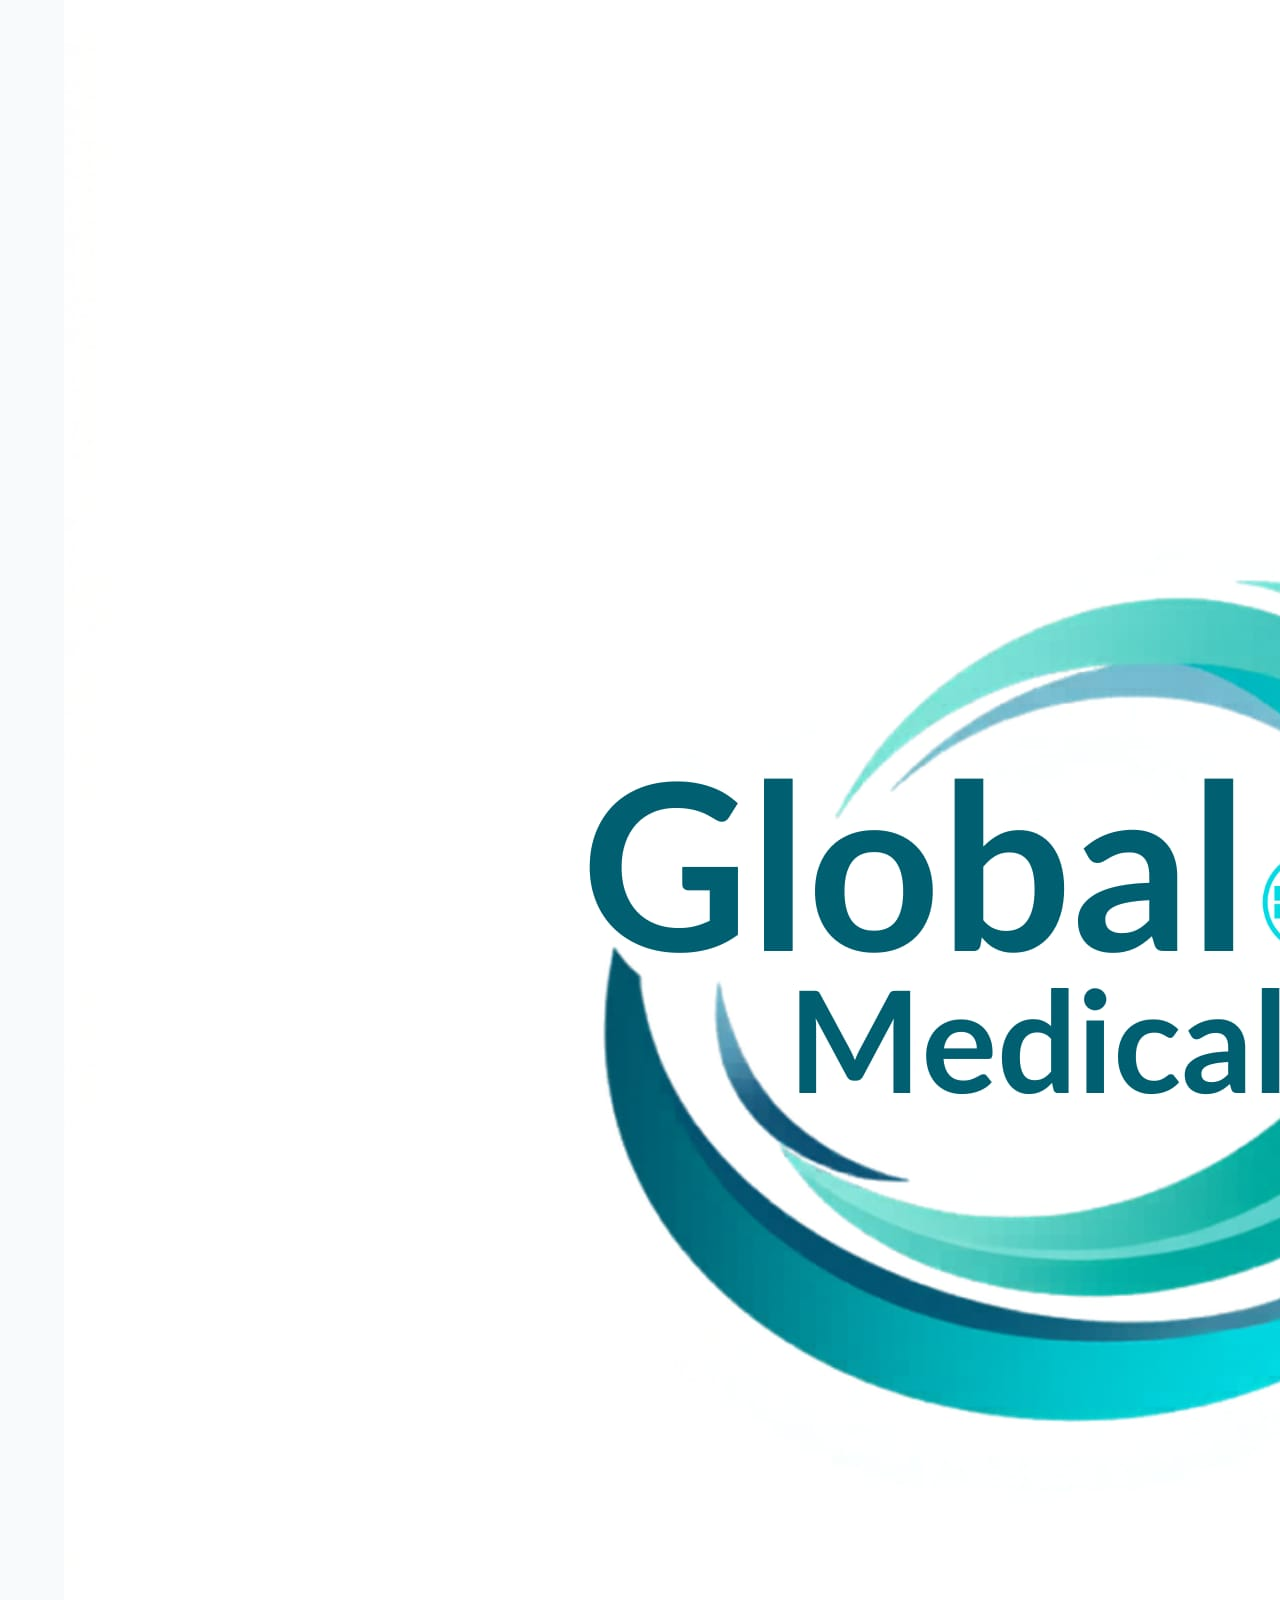
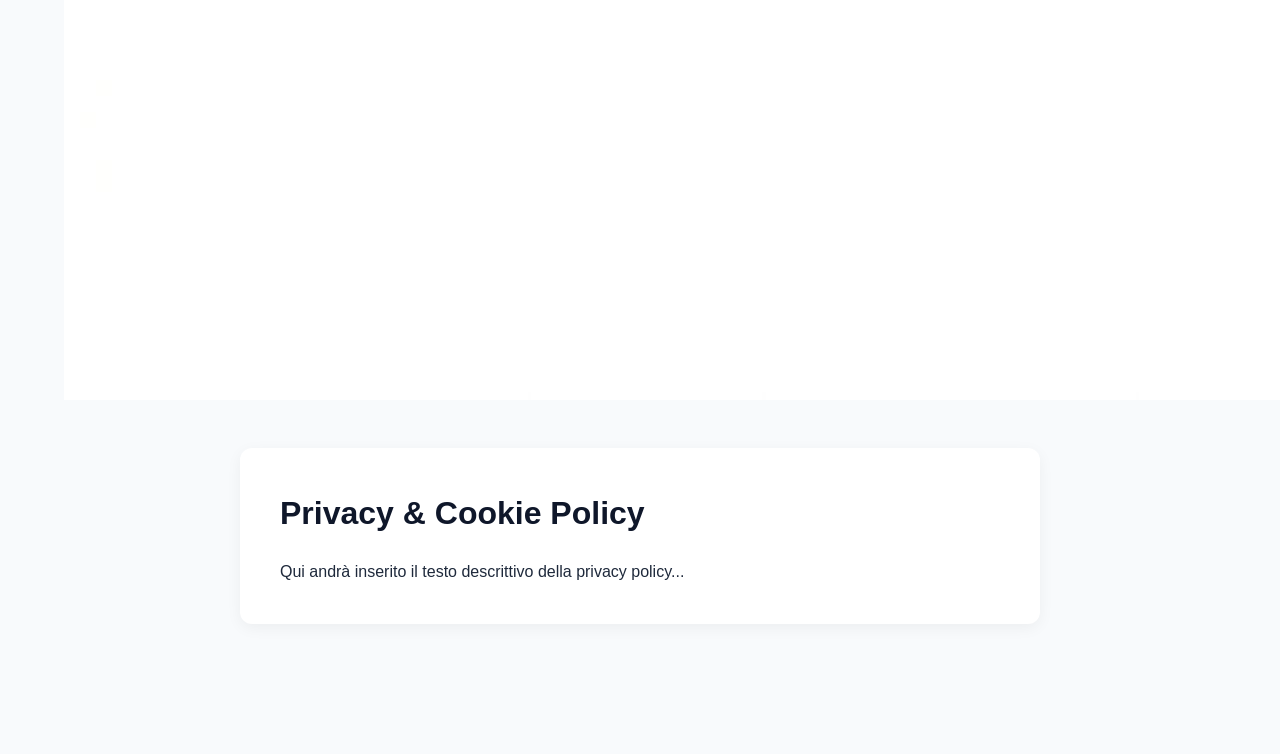
==== policy.html @ 0f39097e "Add files via upload" ====
<!DOCTYPE html>
<html lang="it">
<head>
    <meta charset="UTF-8">
    <meta name="viewport" content="width=device-width, initial-scale=1.0">
    <title>Privacy e Cookie Policy | Global Medical</title>
    <link rel="stylesheet" href="style.css">
    <style>
        .policy-container {
            background-color: white;
            padding: 40px;
            border-radius: 12px;
            margin: 40px auto;
            max-width: 800px;
            box-shadow: 0 4px 15px rgba(0,0,0,0.05);
        }
    </style>
</head>
<body>
    <header>
        <div class="container header-container" style="justify-content: center;">
            <a href="index.html">
                <img src="logoglob.jpeg" alt="Global Medical Logo" class="logo">
            </a>
        </div>
    </header>

    <div class="container">
        <div class="policy-container">
            <h1 style="color: #0f172a; margin-bottom: 20px;">Privacy & Cookie Policy</h1>
            <p>
                <!-- INCOLLA QUI IL TESTO DELLA TUA POLICY QUANDO LO AVRAI GENERATO -->
                Qui andrà inserito il testo descrittivo della privacy policy...
            </p>
        </div>
    </div>
</body>
</html>
---- style.css ----
/* Reset e impostazioni di base */
* { margin: 0; padding: 0; box-sizing: border-box; font-family: 'Segoe UI', Tahoma, Geneva, Verdana, sans-serif; }
body { background-color: #f8fafc; color: #1e293b; line-height: 1.6; padding-bottom: 90px; }
.container { width: 90%; max-width: 1200px; margin: 0 auto; }

/* Riquadro di Benvenuto Centrato e Moderno */
.dashboard-welcome-panel {
    background: linear-gradient(135deg, #e0f2fe 0%, #f0f9ff 100%);
    border: 1.5px solid #bae6fd;
    border-radius: 20px;
    padding: 50px 30px;
    margin: 40px auto;
    max-width: 1100px;
    box-shadow: 0 10px 30px rgba(2, 132, 199, 0.05);
    display: flex;
    flex-direction: column;
    align-items: center;
    justify-content: center;
    text-align: center;
}

.dashboard-logo-wrapper { margin-bottom: 25px; }
.dashboard-main-logo { height: 130px; width: auto; object-fit: contain; border-radius: 12px; }

/* Tipografia del Benvenuto */
.dashboard-welcome-title { color: #0f172a; font-size: 36px; font-weight: 800; letter-spacing: -0.5px; margin-bottom: 12px; }
.brand-highlight { color: #0284c7; }
.dashboard-welcome-subtitle { color: #334155; font-size: 20px; font-weight: 600; max-width: 800px; margin-bottom: 10px; }
.dashboard-welcome-description { color: #64748b; font-size: 16px; font-weight: 400; max-width: 750px; margin-bottom: 30px; }

/* Pulsante Grande Animato del Sondaggio */
.btn-sondaggio-hero {
    background: linear-gradient(135deg, #0284c7 0%, #0369a1 100%);
    color: white;
    font-size: 19px;
    font-weight: 800;
    padding: 16px 36px;
    border: none;
    border-radius: 50px;
    cursor: pointer;
    margin-bottom: 40px;
    box-shadow: 0 10px 25px rgba(2, 132, 199, 0.25);
    transition: transform 0.2s, box-shadow 0.2s;
    animation: battitoEffetto 2.5s infinite;
}
.btn-sondaggio-hero:hover { transform: scale(1.03); box-shadow: 0 12px 30px rgba(2, 132, 199, 0.35); }
@keyframes battitoEffetto {
    0% { transform: scale(1); }
    50% { transform: scale(1.02); box-shadow: 0 10px 30px rgba(2, 132, 199, 0.4); }
    100% { transform: scale(1); }
}

/* Griglia Finestrelte Servizi */
.features-grid { display: flex; justify-content: center; gap: 20px; flex-wrap: wrap; width: 100%; }

.feature-card { 
    background: #ffffff; 
    padding: 30px 25px; 
    border-radius: 16px; 
    width: 100%; 
    max-width: 340px; 
    text-align: center; /* Testo centrato */
    box-shadow: 0 8px 20px rgba(15, 23, 42, 0.03); 
    border: 1px solid #e2e8f0; 
    transition: transform 0.3s ease, box-shadow 0.3s ease; 
    display: flex;
    flex-direction: column;
    align-items: center; /* Centra orizzontalmente emoji e bottone */
    justify-content: space-between;
}
.feature-card:hover { transform: translateY(-5px); box-shadow: 0 15px 35px rgba(15, 23, 42, 0.08); }

.card-icon { width: 50px; height: 50px; border-radius: 12px; display: flex; align-items: center; justify-content: center; font-size: 22px; font-weight: bold; margin-bottom: 20px; }

/* Colori personalizzati per le tre finestrelle */
.tax-card .card-icon { background-color: #e0f2fe; color: #0384c7; }
.consult-card .card-icon { background-color: #f0fdf4; color: #16a34a; }
.assoc-card .card-icon { background-color: #f3e8ff; color: #7c3aed; } 

.feature-card h3 { font-size: 19px; color: #0f172a; margin-bottom: 12px; font-weight: 700; }
.feature-card p { font-size: 14px; color: #475569; line-height: 1.6; margin-bottom: 15px; }

/* Piccolo tasto WhatsApp interno dedicato alle Associazioni (ora perfettamente centrato) */
.btn-wa-card-small {
    display: inline-flex;
    align-items: center;
    justify-content: center;
    gap: 8px;
    background-color: #25D366;
    color: white !important;
    text-decoration: none !important;
    padding: 10px 16px;
    border-radius: 8px;
    font-weight: 700;
    font-size: 13px;
    width: fit-content;
    margin-top: auto; 
    transition: background-color 0.2s, transform 0.2s;
}
.btn-wa-card-small:hover { background-color: #1ebd58; transform: translateY(-2px); }

/* Icone SVG */
.btn-icon { width: 24px; height: 24px; }

/* Pulsante fluttuante WhatsApp Globale */
.btn-consulenza-whatsapp { 
    position: fixed; bottom: 25px; right: 25px; background-color: #25D366; color: white; text-decoration: none; padding: 14px 28px; border-radius: 50px; font-weight: 700; box-shadow: 0 6px 20px rgba(37, 211, 102, 0.4); z-index: 1000; display: flex; align-items: center; gap: 12px; font-size: 16px; transition: transform 0.2s, background-color 0.2s; 
}
.btn-consulenza-whatsapp:hover { background-color: #1ebd58; transform: scale(1.03); }

/* Sezione Catalogo e Ricerca */
.section-title { margin: 25px 0; color: #0f172a; text-align: center; font-size: 28px; font-weight: 800; }
.search-container { margin-bottom: 40px; text-align: center; }
#productSearch { width: 100%; max-width: 600px; padding: 15px 25px; font-size: 16px; border: 2px solid #e2e8f0; border-radius: 30px; outline: none; background-color: #ffffff; transition: border-color 0.2s; box-shadow: 0 4px 6px rgba(0,0,0,0.02); }
#productSearch:focus { border-color: #0056b3; }

/* Griglia Prodotti */
.products-grid { display: grid; grid-template-columns: repeat(auto-fill, minmax(300px, 1fr)); gap: 30px; margin-bottom: 60px; }
.product-card { background: #ffffff; border-radius: 16px; overflow: hidden; box-shadow: 0 4px 15px rgba(15, 23, 42, 0.03); border: 1px solid #edf2f7; display: flex; flex-direction: column; }
.product-img-container { width: 100%; height: 200px; background-color: #ffffff; padding: 15px; display: flex; align-items: center; justify-content: center; border-bottom: 1px solid #f1f5f9; }
.product-img { max-width: 100%; max-height: 100%; object-fit: contain; }
.product-content { padding: 25px; display: flex; flex-direction: column; flex-grow: 1; justify-content: space-between; }
.badge-fiscale { background-color: #e2fbe8; color: #15803d; padding: 5px 12px; border-radius: 20px; font-size: 13px; font-weight: 700; align-self: flex-start; margin-bottom: 15px; display: inline-block;}
.product-content h3 { font-size: 19px; color: #0f172a; margin-bottom: 20px; font-weight: 700; }
.btn-apri { background-color: #0056b3; color: white; text-align: center; padding: 14px; border: none; border-radius: 10px; font-weight: 700; cursor: pointer; font-size: 16px; width: 100%; transition: background-color 0.2s; }
.btn-apri:hover { background-color: #004085; }

/* Finestre Modali con Scorrimento Interno */
.modal { display: none; position: fixed; z-index: 2000; left: 0; top: 0; width: 100%; height: 100%; overflow: auto; background-color: rgba(15, 23, 42, 0.65); align-items: center; justify-content: center; padding: 20px; }
.modal-content { background-color: #fff; padding: 45px 30px 35px 30px; border-radius: 20px; width: 100%; max-width: 750px; position: relative; max-height: 85vh; overflow-y: auto; box-shadow: 0 25px 50px -12px rgba(0, 0, 0, 0.25); animation: scivolaGiu 0.3s ease-out; }
@keyframes scivolaGiu { from {transform: translateY(-40px); opacity: 0;} to {transform: translateY(0); opacity: 1;} }

.close-btn { 
    color: #94a3b8; position: absolute; top: 15px; right: 20px; font-size: 32px; font-weight: bold; cursor: pointer; line-height: 1; z-index: 100; background-color: #ffffff; border-radius: 50%; width: 45px; height: 45px; display: flex; align-items: center; justify-content: center; box-shadow: 0 4px 10px rgba(0,0,0,0.08); transition: 0.2s;
}
.close-btn:hover { color: #1e293b; background-color: #f1f5f9; transform: scale(1.1); }

/* Dettagli interni Modale */
.modal-media-section { background-color: #f8fafc; padding: 15px; border-radius: 12px; margin: 15px 0; text-align: center; border: 1px solid #e2e8f0; }
.main-preview-box { width: 100%; height: 320px; display: flex; flex-direction: column; align-items: center; justify-content: center; position: relative; cursor: pointer; }
#modalFotoPrincipale { max-width: 100%; max-height: 290px; object-fit: contain; border-radius: 8px; transition: transform 0.2s; }
.zoom-hint { font-size: 12px; color: #64748b; margin-top: 8px; font-style: italic; }
.thumb-scroll-container { display: flex; gap: 10px; overflow-x: auto; padding: 10px 5px; margin-top: 10px; scroll-behavior: smooth; border-top: 1px solid #e2e8f0; }
.thumb-scroll-container::-webkit-scrollbar { height: 6px; }
.thumb-scroll-container::-webkit-scrollbar-thumb { background-color: #cbd5e1; border-radius: 10px; }
.thumb-img { width: 85px; height: 65px; object-fit: cover; border-radius: 8px; cursor: pointer; border: 2px solid transparent; opacity: 0.6; flex-shrink: 0; transition: 0.2s; }
.thumb-img:hover, .thumb-img.active { opacity: 1; border-color: #0056b3; }
.modal-descrizione { font-size: 15px; margin: 25px 0; color: #334155; border-left: 4px solid #0056b3; padding-left: 15px; font-weight: 500; }
.modal-dettagli h4 { color: #0056b3; margin-top: 20px; margin-bottom: 8px; font-size: 17px; font-weight: 700; }
.modal-dettagli ul { margin-left: 20px; margin-bottom: 15px; color: #334155; font-size: 15px; line-height: 1.7; }
.btn-modal-wa { background-color: #25D366; color: white; text-align: center; padding: 15px; text-decoration: none; border-radius: 10px; font-weight: bold; display: flex; margin-top: 30px; align-items: center; justify-content: center; gap: 12px; font-size: 16px; }

/* Moduli Sondaggio */
.form-group { margin-bottom: 20px; text-align: left; }
.form-group label { display: block; font-weight: 700; color: #0f172a; margin-bottom: 8px; font-size: 15px; }
.form-group select, .form-group input { width: 100%; padding: 12px 16px; font-size: 15px; border: 2px solid #e2e8f0; border-radius: 8px; background-color: #f8fafc; color: #334155; outline: none; }
.btn-sondaggio-invia { width: 100%; background-color: #16a34a; color: white; font-size: 16px; font-weight: 700; padding: 14px; border: none; border-radius: 8px; cursor: pointer; display: flex; align-items: center; justify-content: center; gap: 10px; }

.btn-invia-sondaggio {
    width: 100%; background-color: #16a34a; color: white; font-size: 16px; font-weight: 700; padding: 14px;
    border: none; border-radius: 8px; cursor: pointer; display: flex; align-items: center; justify-content: center; gap: 10px; transition: background-color 0.2s; margin-top: 25px;
}

/* Lightbox zoom */
.lightbox { display: none; position: fixed; z-index: 3000; left: 0; top: 0; width: 100%; height: 100%; background-color: rgba(15, 23, 42, 0.98); align-items: center; justify-content: center; }
.lightbox-content-box { max-width: 85%; max-height: 85%; display: flex; align-items: center; justify-content: center; }
#lightboxImgGrande { max-width: 100%; max-height: 100%; object-fit: contain; border-radius: 4px; animation: opacita 0.2s ease-in; }
@keyframes opacita { from {opacity: 0.5;} to {opacity: 1;} }
.close-lightbox { position: absolute; top: 20px; right: 30px; color: #fff; font-size: 50px; font-weight: bold; cursor: pointer; }
.lightbox-arrow { position: absolute; background: rgba(255,255,255,0.08); border: none; color: white; font-size: 35px; padding: 15px 22px; cursor: pointer; border-radius: 50%; user-select: none; top: 50%; transform: translateY(-50%); transition: background 0.2s; }
.lightbox-arrow:hover { background: rgba(255,255,255,0.2); }
.arrow-left { left: 20px; }
.arrow-right { right: 20px; }

/* FOOTER (Logo a sinistra, contatti a destra) */
footer { background-color: #0f172a; color: #94a3b8; padding: 50px 0; font-size: 15px; border-top: 1px solid #1e293b; }
.footer-content { display: flex; align-items: center; justify-content: center; gap: 50px; flex-wrap: wrap; }
.footer-logo { max-height: 110px; width: auto; border-radius: 12px; background-color: #ffffff; padding: 5px; }
.footer-text-section { display: flex; flex-direction: column; text-align: left; }
.footer-details { display: flex; flex-direction: column; gap: 10px; }
.footer-details strong { color: #f8fafc; }
.footer-details a { color: #38bdf8; text-decoration: none; font-weight: 600; }
.footer-details a:hover { text-decoration: underline; }
.copyright-text { margin-top: 20px; font-size: 13px; color: #64748b; border-top: 1px solid #1e293b; padding-top: 15px; }

/* Tasto Instagram */
.btn-instagram-footer {
    display: inline-flex; align-items: center; gap: 10px; background: linear-gradient(45deg, #f09433 0%, #e6683c 25%, #dc2743 50%, #cc2366 75%, #bc1888 100%); color: #ffffff !important; padding: 12px 24px; border-radius: 8px; text-decoration: none !important; font-weight: 700; font-size: 15px; margin-top: 15px; transition: transform 0.2s, box-shadow 0.2s; width: fit-content;
}
.btn-instagram-footer:hover { transform: translateY(-3px); box-shadow: 0 8px 20px rgba(220, 39, 67, 0.4); }
.btn-instagram-footer .btn-icon { width: 20px; height: 20px; }

/* Responsive Cellulari */
@media (max-width: 768px) {
    .footer-content { flex-direction: column; text-align: center; gap: 30px; }
    .footer-text-section { text-align: center; }
    .btn-instagram-footer { margin: 15px auto 0 auto; }
    .feature-card { max-width: 100%; }
}
/* ========================================= */
/* BANNER COOKIE (Gratuito)                  */
/* ========================================= */

.cookie-banner {
    position: fixed;
    bottom: -100px; /* Nasconde il banner all'inizio spingendolo in basso */
    left: 0;
    width: 100%;
    background-color: #0f172a; /* Blu scuro elegante come il tuo footer */
    color: #f8fafc;
    padding: 20px;
    display: flex;
    justify-content: center;
    align-items: center;
    gap: 20px;
    box-shadow: 0 -4px 15px rgba(0, 0, 0, 0.1);
    z-index: 9999; /* Lo tiene sopra a tutto il resto */
    transition: bottom 0.5s ease-in-out; /* Animazione di entrata fluida */
}

/* Quando aggiungiamo questa classe con JS, il banner sale su */
.cookie-banner.show {
    bottom: 0;
}

.cookie-banner p {
    font-size: 14px;
    margin: 0;
    max-width: 800px;
}

.cookie-link {
    color: #38bdf8;
    text-decoration: underline;
}

.btn-cookie {
    background-color: #25D366; /* Verde WhatsApp per coerenza visiva */
    color: white;
    border: none;
    padding: 10px 24px;
    border-radius: 8px;
    font-weight: bold;
    cursor: pointer;
    transition: background-color 0.2s;
}

.btn-cookie:hover {
    background-color: #1ebd58;
}

/* Adattamento per i cellulari */
@media (max-width: 768px) {
    .cookie-banner {
        flex-direction: column;
        text-align: center;
        padding: 15px;
    }
}
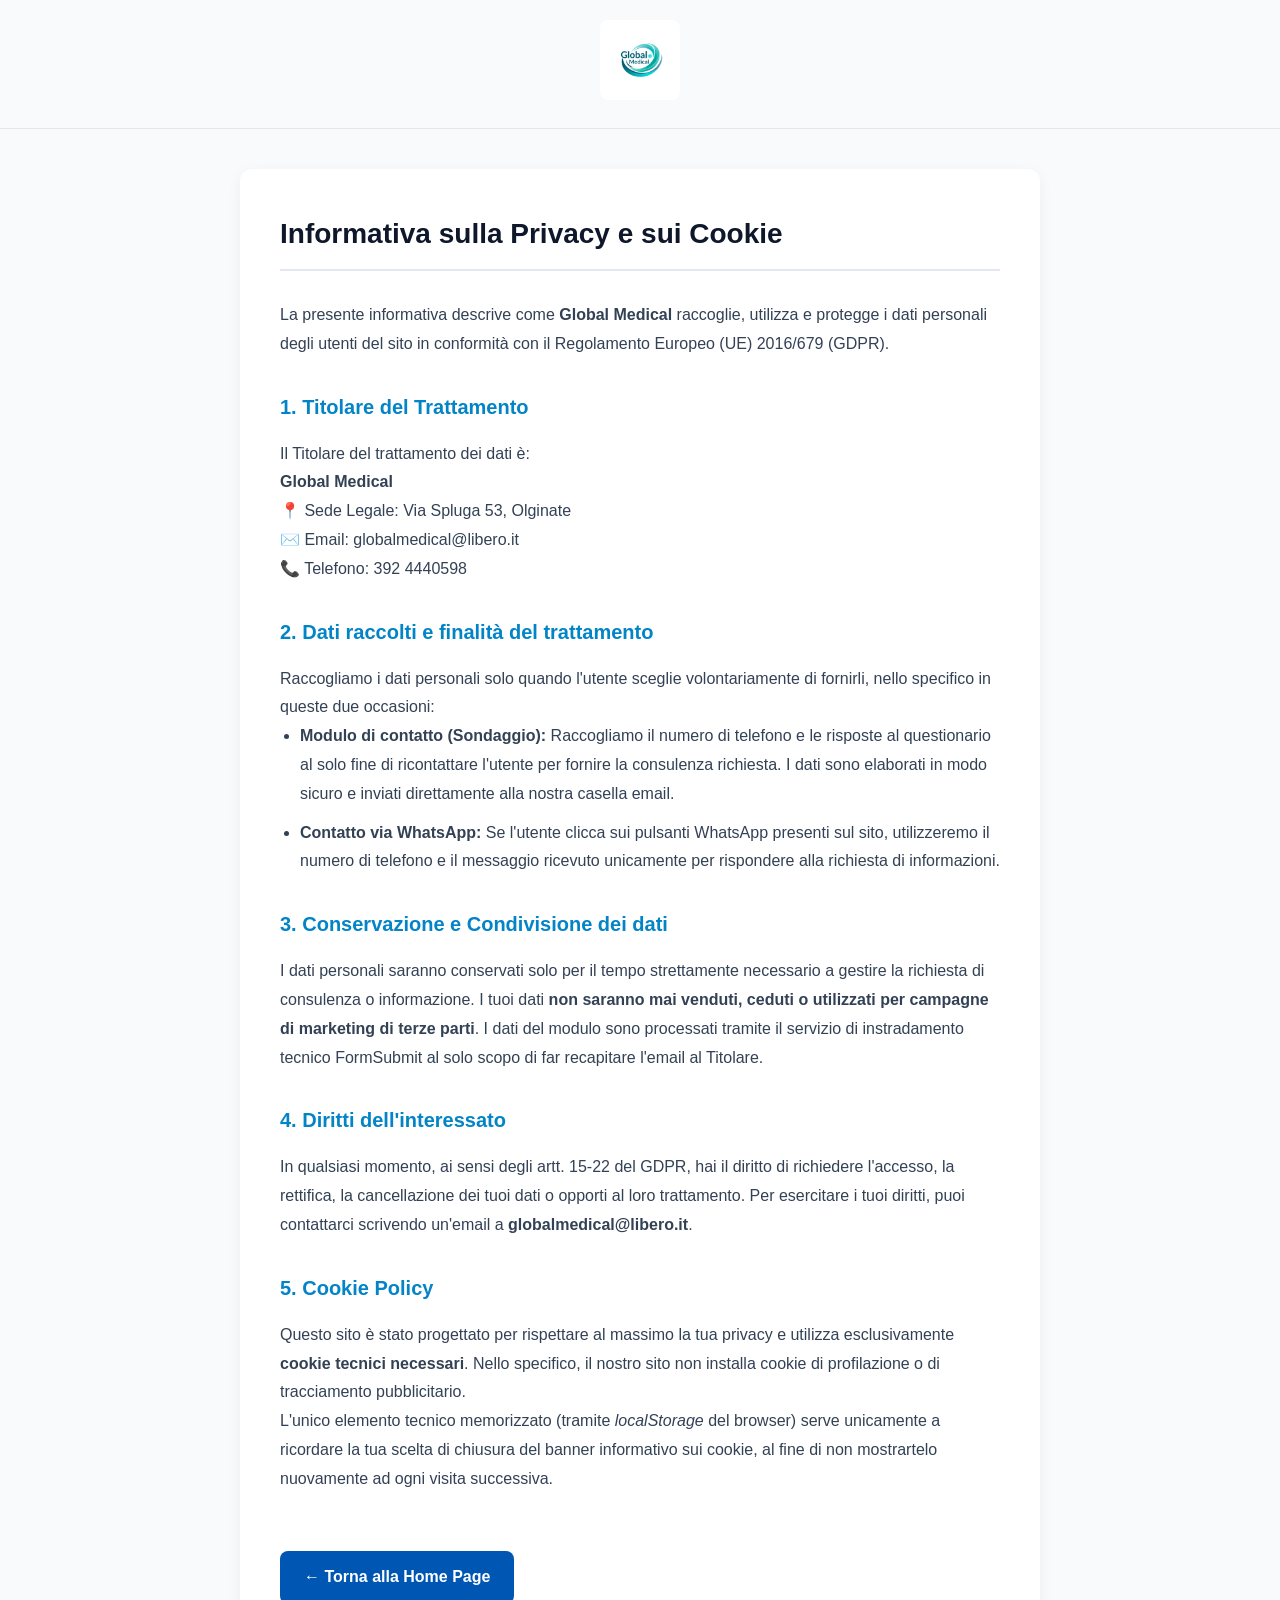
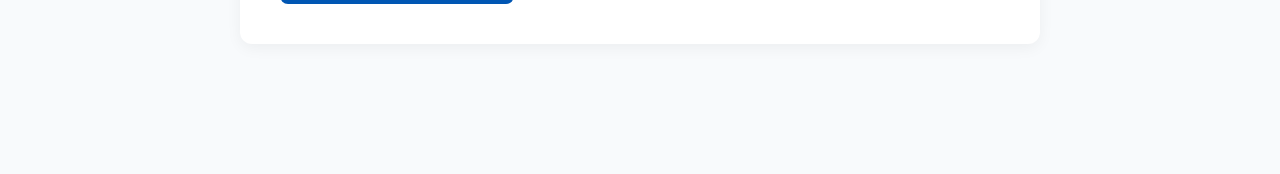
==== commit 185f08c3: "policy.html" ====
--- a/policy.html
+++ b/policy.html
@@ -13,26 +13,57 @@
             margin: 40px auto;
             max-width: 800px;
             box-shadow: 0 4px 15px rgba(0,0,0,0.05);
+            color: #334155;
+            line-height: 1.8;
         }
+        .policy-container h1 { color: #0f172a; margin-bottom: 30px; font-size: 28px; border-bottom: 2px solid #e2e8f0; padding-bottom: 10px; }
+        .policy-container h3 { color: #0284c7; margin-top: 30px; margin-bottom: 15px; font-size: 20px; }
+        .policy-container ul { margin-left: 20px; margin-bottom: 20px; }
+        .policy-container li { margin-bottom: 10px; }
     </style>
 </head>
 <body>
-    <header>
-        <div class="container header-container" style="justify-content: center;">
+    <header style="background-color: #f8fafc; padding: 20px 0; border-bottom: 1px solid #e2e8f0; text-align: center;">
+        <div class="container">
             <a href="index.html">
-                <img src="logoglob.jpeg" alt="Global Medical Logo" class="logo">
+                <img src="logoglob.jpeg" alt="Global Medical Logo" style="height: 80px; border-radius: 8px;">
             </a>
         </div>
     </header>
 
     <div class="container">
         <div class="policy-container">
-            <h1 style="color: #0f172a; margin-bottom: 20px;">Privacy & Cookie Policy</h1>
-            <p>
-                <!-- INCOLLA QUI IL TESTO DELLA TUA POLICY QUANDO LO AVRAI GENERATO -->
-                Qui andrà inserito il testo descrittivo della privacy policy...
-            </p>
+            <h1>Informativa sulla Privacy e sui Cookie</h1>
+            
+            <p>La presente informativa descrive come <strong>Global Medical</strong> raccoglie, utilizza e protegge i dati personali degli utenti del sito in conformità con il Regolamento Europeo (UE) 2016/679 (GDPR).</p>
+
+            <h3>1. Titolare del Trattamento</h3>
+            <p>Il Titolare del trattamento dei dati è:<br>
+            <strong>Global Medical</strong><br>
+            📍 Sede Legale: Via Spluga 53, Olginate<br>
+            ✉️ Email: globalmedical@libero.it<br>
+            📞 Telefono: 392 4440598</p>
+
+            <h3>2. Dati raccolti e finalità del trattamento</h3>
+            <p>Raccogliamo i dati personali solo quando l'utente sceglie volontariamente di fornirli, nello specifico in queste due occasioni:</p>
+            <ul>
+                <li><strong>Modulo di contatto (Sondaggio):</strong> Raccogliamo il numero di telefono e le risposte al questionario al solo fine di ricontattare l'utente per fornire la consulenza richiesta. I dati sono elaborati in modo sicuro e inviati direttamente alla nostra casella email.</li>
+                <li><strong>Contatto via WhatsApp:</strong> Se l'utente clicca sui pulsanti WhatsApp presenti sul sito, utilizzeremo il numero di telefono e il messaggio ricevuto unicamente per rispondere alla richiesta di informazioni.</li>
+            </ul>
+
+            <h3>3. Conservazione e Condivisione dei dati</h3>
+            <p>I dati personali saranno conservati solo per il tempo strettamente necessario a gestire la richiesta di consulenza o informazione. I tuoi dati <strong>non saranno mai venduti, ceduti o utilizzati per campagne di marketing di terze parti</strong>. I dati del modulo sono processati tramite il servizio di instradamento tecnico FormSubmit al solo scopo di far recapitare l'email al Titolare.</p>
+
+            <h3>4. Diritti dell'interessato</h3>
+            <p>In qualsiasi momento, ai sensi degli artt. 15-22 del GDPR, hai il diritto di richiedere l'accesso, la rettifica, la cancellazione dei tuoi dati o opporti al loro trattamento. Per esercitare i tuoi diritti, puoi contattarci scrivendo un'email a <strong>globalmedical@libero.it</strong>.</p>
+
+            <h3>5. Cookie Policy</h3>
+            <p>Questo sito è stato progettato per rispettare al massimo la tua privacy e utilizza esclusivamente <strong>cookie tecnici necessari</strong>. Nello specifico, il nostro sito non installa cookie di profilazione o di tracciamento pubblicitario.</p>
+            <p>L'unico elemento tecnico memorizzato (tramite <em>localStorage</em> del browser) serve unicamente a ricordare la tua scelta di chiusura del banner informativo sui cookie, al fine di non mostrartelo nuovamente ad ogni visita successiva.</p>
+            
+            <br><br>
+            <a href="index.html" style="display: inline-block; background-color: #0056b3; color: white; padding: 12px 24px; border-radius: 8px; text-decoration: none; font-weight: bold;">&larr; Torna alla Home Page</a>
         </div>
     </div>
 </body>
-</html>+</html>
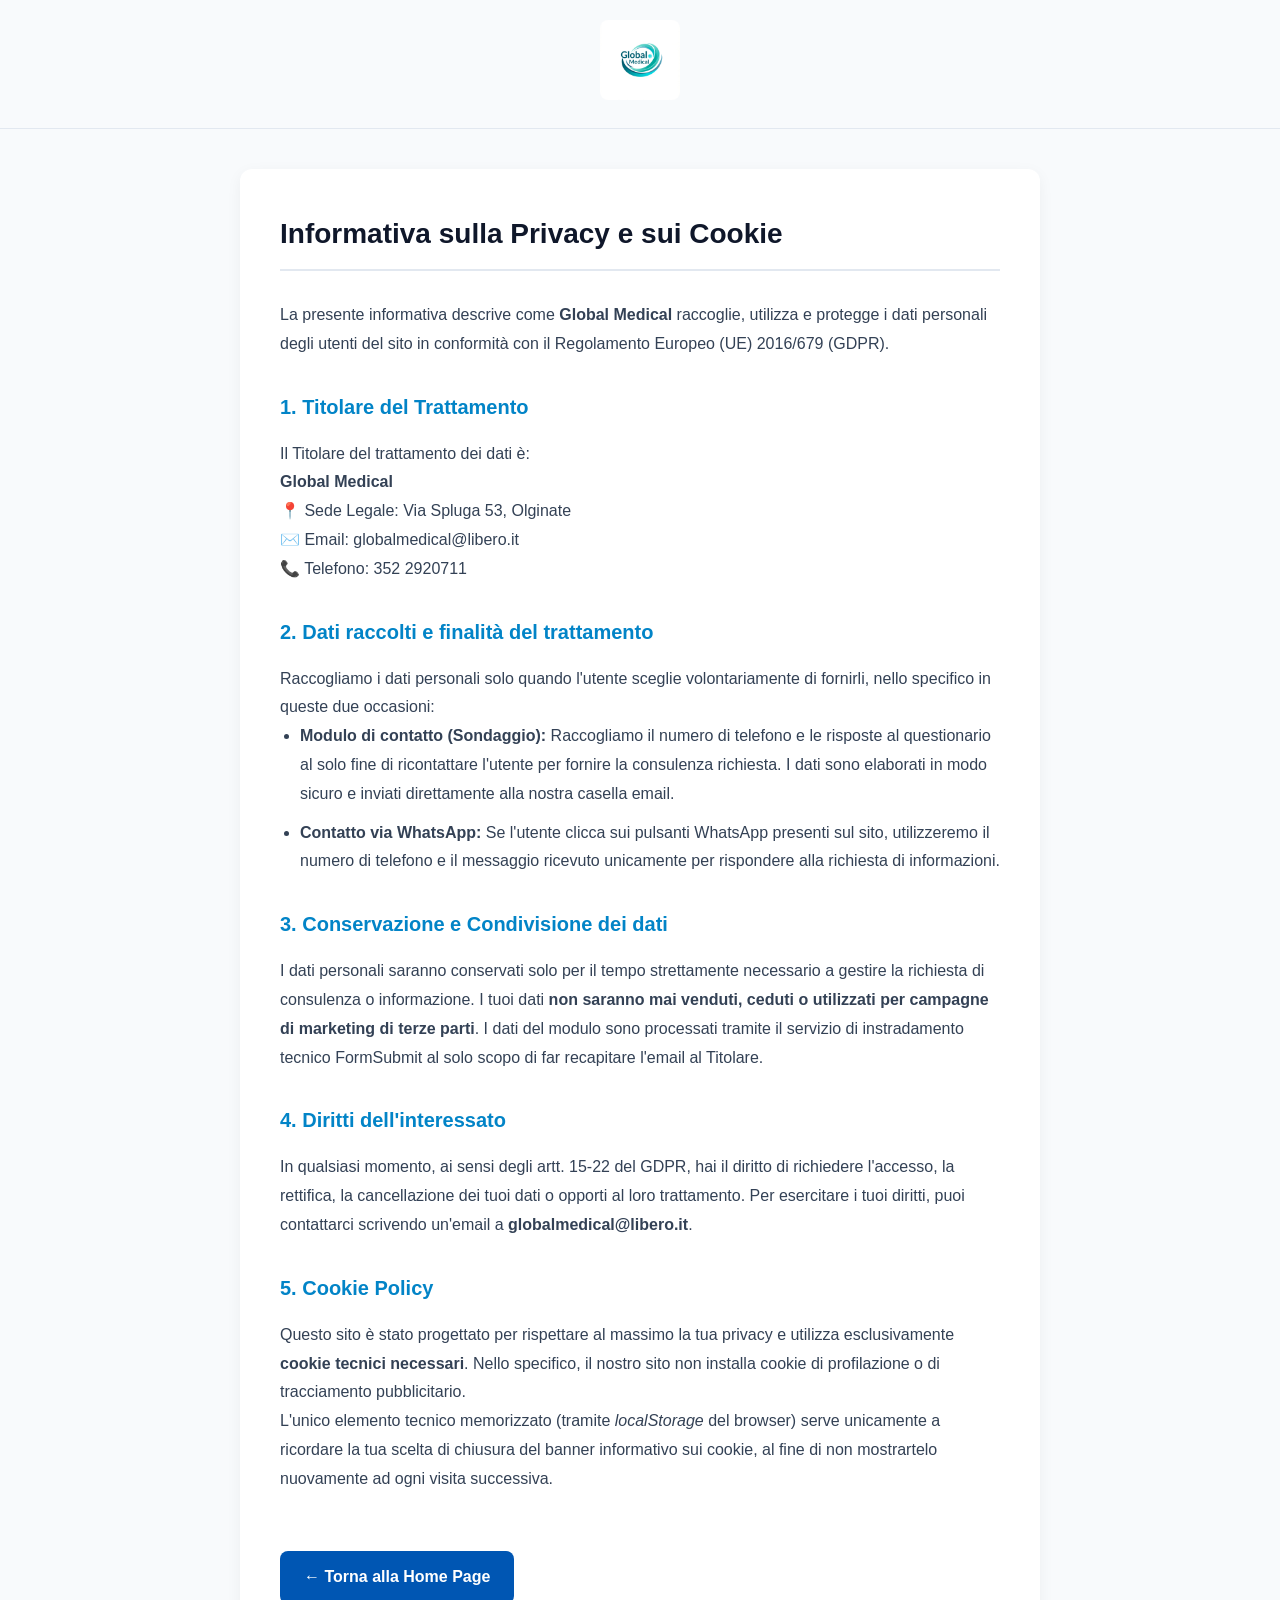
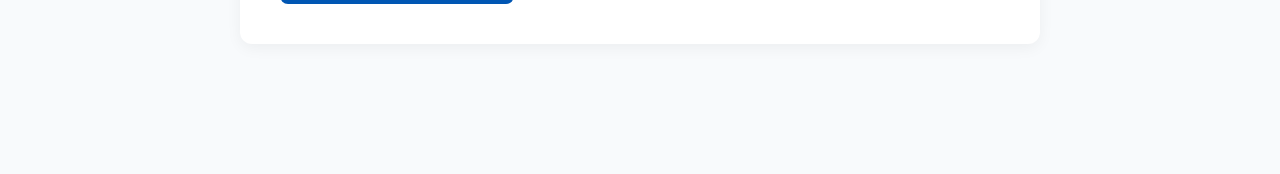
==== commit 2f531cdd: "Add files via upload" ====
--- a/policy.html
+++ b/policy.html
@@ -42,7 +42,7 @@
             <strong>Global Medical</strong><br>
             📍 Sede Legale: Via Spluga 53, Olginate<br>
             ✉️ Email: globalmedical@libero.it<br>
-            📞 Telefono: 392 4440598</p>
+            📞 Telefono: 352 2920711</p>
 
             <h3>2. Dati raccolti e finalità del trattamento</h3>
             <p>Raccogliamo i dati personali solo quando l'utente sceglie volontariamente di fornirli, nello specifico in queste due occasioni:</p>
@@ -66,4 +66,4 @@
         </div>
     </div>
 </body>
-</html>
+</html>
--- a/style.css
+++ b/style.css
@@ -28,7 +28,15 @@
 .dashboard-welcome-subtitle { color: #334155; font-size: 20px; font-weight: 600; max-width: 800px; margin-bottom: 10px; }
 .dashboard-welcome-description { color: #64748b; font-size: 16px; font-weight: 400; max-width: 750px; margin-bottom: 30px; }
 
-/* Pulsante Grande Animato del Sondaggio */
+/* CONTENITORE E STILI DEI NUOVI BOTTONI HERO (Sondaggio e Omaggio) */
+.hero-buttons-wrapper {
+    display: flex;
+    flex-direction: column;
+    align-items: center;
+    gap: 15px;
+    margin-bottom: 40px;
+}
+
 .btn-sondaggio-hero {
     background: linear-gradient(135deg, #0284c7 0%, #0369a1 100%);
     color: white;
@@ -38,12 +46,29 @@
     border: none;
     border-radius: 50px;
     cursor: pointer;
-    margin-bottom: 40px;
     box-shadow: 0 10px 25px rgba(2, 132, 199, 0.25);
     transition: transform 0.2s, box-shadow 0.2s;
     animation: battitoEffetto 2.5s infinite;
 }
 .btn-sondaggio-hero:hover { transform: scale(1.03); box-shadow: 0 12px 30px rgba(2, 132, 199, 0.35); }
+
+.btn-omaggio-hero {
+    background-color: transparent;
+    color: #0369a1;
+    font-size: 16px;
+    font-weight: 700;
+    padding: 12px 28px;
+    border: 2px solid #0284c7;
+    border-radius: 50px;
+    cursor: pointer;
+    transition: background-color 0.2s, color 0.2s, transform 0.2s;
+}
+.btn-omaggio-hero:hover {
+    background-color: #0284c7;
+    color: white;
+    transform: scale(1.02);
+}
+
 @keyframes battitoEffetto {
     0% { transform: scale(1); }
     50% { transform: scale(1.02); box-shadow: 0 10px 30px rgba(2, 132, 199, 0.4); }
@@ -59,13 +84,13 @@
     border-radius: 16px; 
     width: 100%; 
     max-width: 340px; 
-    text-align: center; /* Testo centrato */
+    text-align: center; 
     box-shadow: 0 8px 20px rgba(15, 23, 42, 0.03); 
     border: 1px solid #e2e8f0; 
     transition: transform 0.3s ease, box-shadow 0.3s ease; 
     display: flex;
     flex-direction: column;
-    align-items: center; /* Centra orizzontalmente emoji e bottone */
+    align-items: center; 
     justify-content: space-between;
 }
 .feature-card:hover { transform: translateY(-5px); box-shadow: 0 15px 35px rgba(15, 23, 42, 0.08); }
@@ -80,7 +105,7 @@
 .feature-card h3 { font-size: 19px; color: #0f172a; margin-bottom: 12px; font-weight: 700; }
 .feature-card p { font-size: 14px; color: #475569; line-height: 1.6; margin-bottom: 15px; }
 
-/* Piccolo tasto WhatsApp interno dedicato alle Associazioni (ora perfettamente centrato) */
+/* Piccolo tasto WhatsApp interno dedicato alle Associazioni */
 .btn-wa-card-small {
     display: inline-flex;
     align-items: center;
@@ -150,21 +175,23 @@
 .modal-dettagli ul { margin-left: 20px; margin-bottom: 15px; color: #334155; font-size: 15px; line-height: 1.7; }
 .btn-modal-wa { background-color: #25D366; color: white; text-align: center; padding: 15px; text-decoration: none; border-radius: 10px; font-weight: bold; display: flex; margin-top: 30px; align-items: center; justify-content: center; gap: 12px; font-size: 16px; }
 
-/* Moduli Sondaggio */
+/* Moduli Sondaggio e Modali */
 .form-group { margin-bottom: 20px; text-align: left; }
 .form-group label { display: block; font-weight: 700; color: #0f172a; margin-bottom: 8px; font-size: 15px; }
 .form-group select, .form-group input { width: 100%; padding: 12px 16px; font-size: 15px; border: 2px solid #e2e8f0; border-radius: 8px; background-color: #f8fafc; color: #334155; outline: none; }
 .btn-sondaggio-invia { width: 100%; background-color: #16a34a; color: white; font-size: 16px; font-weight: 700; padding: 14px; border: none; border-radius: 8px; cursor: pointer; display: flex; align-items: center; justify-content: center; gap: 10px; }
+.btn-sondaggio-invia:hover { background-color: #15803d; }
 
 .btn-invia-sondaggio {
     width: 100%; background-color: #16a34a; color: white; font-size: 16px; font-weight: 700; padding: 14px;
     border: none; border-radius: 8px; cursor: pointer; display: flex; align-items: center; justify-content: center; gap: 10px; transition: background-color 0.2s; margin-top: 25px;
 }
+.btn-invia-sondaggio:hover { background-color: #15803d; }
 
 /* Lightbox zoom */
 .lightbox { display: none; position: fixed; z-index: 3000; left: 0; top: 0; width: 100%; height: 100%; background-color: rgba(15, 23, 42, 0.98); align-items: center; justify-content: center; }
-.lightbox-content-box { max-width: 85%; max-height: 85%; display: flex; align-items: center; justify-content: center; }
-#lightboxImgGrande { max-width: 100%; max-height: 100%; object-fit: contain; border-radius: 4px; animation: opacita 0.2s ease-in; }
+.lightbox-content-box { max-width: 85vw; max-height: 85vh; display: flex; align-items: center; justify-content: center; }
+#lightboxImgGrande { max-width: 85vw; max-height: 85vh; width: auto; height: auto; object-fit: contain; border-radius: 4px; animation: opacita 0.2s ease-in; }
 @keyframes opacita { from {opacity: 0.5;} to {opacity: 1;} }
 .close-lightbox { position: absolute; top: 20px; right: 30px; color: #fff; font-size: 50px; font-weight: bold; cursor: pointer; }
 .lightbox-arrow { position: absolute; background: rgba(255,255,255,0.08); border: none; color: white; font-size: 35px; padding: 15px 22px; cursor: pointer; border-radius: 50%; user-select: none; top: 50%; transform: translateY(-50%); transition: background 0.2s; }
@@ -190,70 +217,35 @@
 .btn-instagram-footer:hover { transform: translateY(-3px); box-shadow: 0 8px 20px rgba(220, 39, 67, 0.4); }
 .btn-instagram-footer .btn-icon { width: 20px; height: 20px; }
 
+/* BANNER COOKIE */
+.cookie-banner {
+    position: fixed;
+    bottom: -150px; 
+    left: 0;
+    width: 100%;
+    background-color: #0f172a; 
+    color: #f8fafc;
+    padding: 20px;
+    display: flex;
+    justify-content: center;
+    align-items: center;
+    gap: 20px;
+    box-shadow: 0 -4px 15px rgba(0, 0, 0, 0.1);
+    z-index: 9999; 
+    transition: bottom 0.5s ease-in-out; 
+}
+.cookie-banner.show { bottom: 0; }
+.cookie-banner p { font-size: 14px; margin: 0; max-width: 800px; text-align: left; }
+.cookie-link { color: #38bdf8; text-decoration: underline; }
+.btn-cookie { background-color: #25D366; color: white; border: none; padding: 10px 24px; border-radius: 8px; font-weight: bold; cursor: pointer; transition: background-color 0.2s; white-space: nowrap; }
+.btn-cookie:hover { background-color: #1ebd58; }
+
 /* Responsive Cellulari */
 @media (max-width: 768px) {
     .footer-content { flex-direction: column; text-align: center; gap: 30px; }
     .footer-text-section { text-align: center; }
     .btn-instagram-footer { margin: 15px auto 0 auto; }
     .feature-card { max-width: 100%; }
-}
-/* ========================================= */
-/* BANNER COOKIE (Gratuito)                  */
-/* ========================================= */
-
-.cookie-banner {
-    position: fixed;
-    bottom: -100px; /* Nasconde il banner all'inizio spingendolo in basso */
-    left: 0;
-    width: 100%;
-    background-color: #0f172a; /* Blu scuro elegante come il tuo footer */
-    color: #f8fafc;
-    padding: 20px;
-    display: flex;
-    justify-content: center;
-    align-items: center;
-    gap: 20px;
-    box-shadow: 0 -4px 15px rgba(0, 0, 0, 0.1);
-    z-index: 9999; /* Lo tiene sopra a tutto il resto */
-    transition: bottom 0.5s ease-in-out; /* Animazione di entrata fluida */
-}
-
-/* Quando aggiungiamo questa classe con JS, il banner sale su */
-.cookie-banner.show {
-    bottom: 0;
-}
-
-.cookie-banner p {
-    font-size: 14px;
-    margin: 0;
-    max-width: 800px;
-}
-
-.cookie-link {
-    color: #38bdf8;
-    text-decoration: underline;
-}
-
-.btn-cookie {
-    background-color: #25D366; /* Verde WhatsApp per coerenza visiva */
-    color: white;
-    border: none;
-    padding: 10px 24px;
-    border-radius: 8px;
-    font-weight: bold;
-    cursor: pointer;
-    transition: background-color 0.2s;
-}
-
-.btn-cookie:hover {
-    background-color: #1ebd58;
-}
-
-/* Adattamento per i cellulari */
-@media (max-width: 768px) {
-    .cookie-banner {
-        flex-direction: column;
-        text-align: center;
-        padding: 15px;
-    }
-}
+    .cookie-banner { flex-direction: column; text-align: center; padding: 15px; }
+    .cookie-banner p { text-align: center; }
+}
